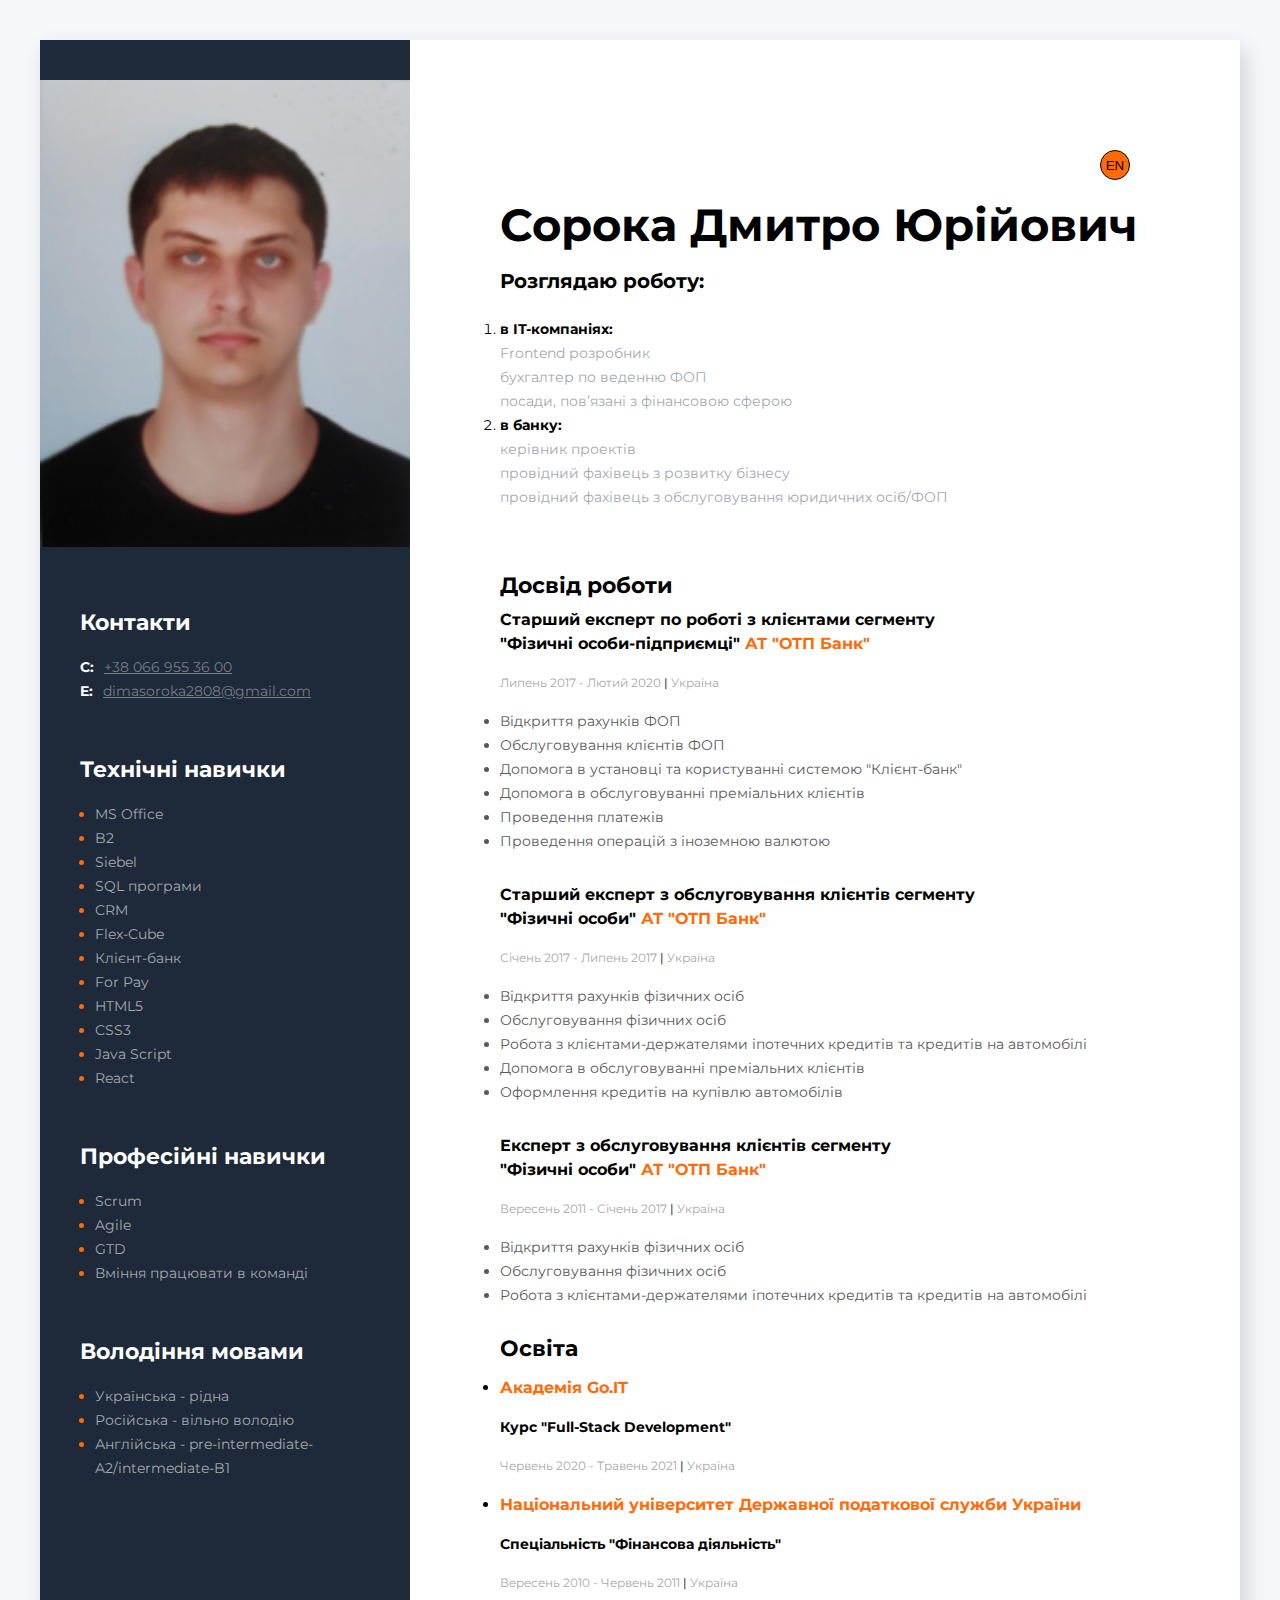
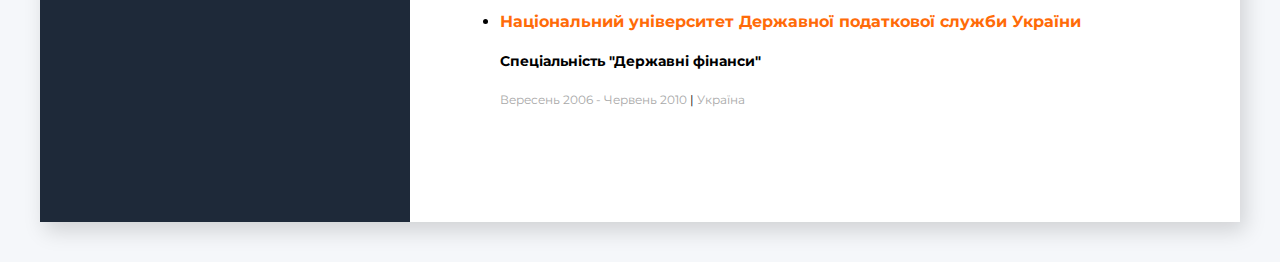
==== index.html @ b2e7a2bf "March 2021 version" ====
<!DOCTYPE html>
<html lang="en">
<head>
    <meta charset="UTF-8">
    <meta name="viewport" content="width=device-width, initial-scale=1.0">
    <title>My-resume-ua</title>
    <link rel="stylesheet" href="./css/style.css">
    <link rel="stylesheet" href="https://fonts.googleapis.com/css2?family=Montserrat:wght@400;700&display=swap">
</head>
<body>    
    <!--main cintainer-->
    <div class="wrapper">                      
        <aside class="sidebar">
            <img class="my-photo" src="./img/my-photo.bmp" alt="My photo">

            <!--contacts container-->
            <div class="contacts-container">
                <h3 class="contacts-title">Контакти</h3>
                <div>
                    <span class="contacts-link-type">C:</span><a class="contacts-link" href="tel:+380669553600">+38 066 955 36 00</a>                    
                </div>
                <div>
                    <span class="contacts-link-type">E:</span><a class="contacts-link" href="mailto:dimasoroka2808@gmail.com">dimasoroka2808@gmail.com</a>
                </div>
            </div>

            <!--tech skills container-->
            <div class="tech-skills-container">
                <h3 class="tech-skills-title">Технічні навички</h3>
                <ul>
                    <li class="tech-skills-item">
                        <span class="tech-skills-text">MS Office</span>
                    </li>
                    <li class="tech-skills-item">
                        <span class="tech-skills-text">B2</span>
                    </li>
                    <li class="tech-skills-item">
                        <span class="tech-skills-text">Siebel</span>
                    </li>
                    <li class="tech-skills-item">
                        <span class="tech-skills-text">SQL програми</span>
                    </li>
                    <li class="tech-skills-item">
                        <span class="tech-skills-text">CRM</span>
                    </li>
                    <li class="tech-skills-item">
                        <span class="tech-skills-text">Flex-Cube</span>
                    </li>
                    <li class="tech-skills-item">
                        <span class="tech-skills-text">Клієнт-банк</span>
                    </li>
                    <li class="tech-skills-item">
                        <span class="tech-skills-text">For Pay</span>
                    </li>
                    <li class="tech-skills-item">
                        <span class="tech-skills-text">HTML5</span>
                    </li>
                    <li class="tech-skills-item">
                        <span class="tech-skills-text">CSS3</span>
                    </li>
                    <li class="tech-skills-item">
                        <span class="tech-skills-text">Java Script</span>
                    </li>
                    <li class="tech-skills-item">
                        <span class="tech-skills-text">React</span>
                    </li>
                </ul>
            </div>

            <!--soft skills container-->
            <div class="soft-skills-container">
                <h3 class="soft-skill-title">Професійні навички</h3>
                <ul>
                    <li class="soft-skills-item">
                        <span class="soft-skills-text">Scrum</span>
                    </li>
                    <li class="soft-skills-item">
                        <span class="soft-skills-text">Agile</span>
                    </li>
                    <li class="soft-skills-item">
                        <span class="soft-skills-text">GTD</span>
                    </li>
                    <li class="soft-skills-item">
                        <span class="soft-skills-text">Вміння працювати в команді</span>
                    </li>
                </ul>
            </div>
            
            <!--language skills container-->
            <div class="soft-skills-container">
                <h3 class="soft-skill-title">Володіння мовами</h3>
                <ul>
                    <li class="soft-skills-item">
                        <span class="soft-skills-text">Українська - рідна</span>
                    </li>
                    <li class="soft-skills-item">
                        <span class="soft-skills-text">Російська - вільно володію</span>
                    </li>
                    <li class="soft-skills-item">
                        <span class="soft-skills-text">Англійська - pre-intermediate-A2/intermediate-B1</span>
                    </li>
                </ul>
            </div>
        </aside>

        <!--about me container-->
        <div class="about-me-container">
            <div class="button-container">
                <button type="button" class="button">
                    <a class="button-link" href="./enIndex.html">EN</a>
                </button> 
            </div>
            <!--about me main info-->            
            <div class="info-container">
                <h1 class="name">Сорока Дмитро Юрійович</h1>

                <h3 class="discription-title">Розглядаю роботу:</h3>
                <ol class="discription">
                    <li>
                        <h4>в ІТ-компаніях:</h4>
                        <ul class="discription-item">
                            <li>Frontend розробник</li>
                            <li>бухгалтер по веденню ФОП</li>
                            <li>посади, пов’язані з фінансовою сферою</li>
                        </ul>
                    </li>
                    <li>
                        <h4>в банку:</h4>
                        <ul class="discription-item">
                            <li>керівник проектів</li>
                            <li>провідний фахівець з розвитку бізнесу</li>
                            <li>провідний фахівець з обслуговування юридичних осіб/ФОП</li>
                        </ul>
                    </li>
                </ol>
            </div>

            <!--work expiriens-->
            <div>
                <h3 class="about-me-title">Досвід роботи</h3>

                <!--3rd position-->
                <div>
                    <h4 class="professional-title">Старший експерт по роботі з клієнтами сегменту <br> "Фізичні особи-підприємці" <span class="profession-company">АТ "ОТП Банк"</span></h4>
                    <span class="profession-time">
                        Липень 2017 - Лютий 2020 <span class="profession-divider"> | </span> Україна
                    </span>

                    <ul class="profession-duties">
                        <li class="profession-duties-items">Відкриття рахунків ФОП</li>
                        <li class="profession-duties-items">Обслуговування клієнтів ФОП</li>
                        <li class="profession-duties-items">Допомога в установці та користуванні системою "Клієнт-банк"</li>
                        <li class="profession-duties-items">Допомога в обслуговуванні преміальних клієнтів</li>                        
                        <li class="profession-duties-items">Проведення платежів</li>
                        <li class="profession-duties-items">Проведення операцій з іноземною валютою</li>
                    </ul>
                </div>

                <!--2nd position-->
                <div>
                    <h4 class="professional-title">Старший експерт з обслуговування клієнтів сегменту <br> "Фізичні особи" <span class="profession-company">АТ "ОТП Банк"</span></h4>
                    <span class="profession-time">
                        Січень 2017 - Липень 2017 <span class="profession-divider"> | </span>Україна
                    </span>

                    <ul class="profession-duties">
                        <li class="profession-duties-items">Відкриття рахунків фізичних осіб</li>
                        <li class="profession-duties-items">Обслуговування фізичних осіб</li>
                        <li class="profession-duties-items">Робота з клієнтами-держателями іпотечних кредитів та кредитів на автомобілі</li>
                        <li class="profession-duties-items">Допомога в обслуговуванні преміальних клієнтів</li>
                        <li class="profession-duties-items">Оформлення кредитів на купівлю автомобілів</li>
                    </ul>
                </div>

                <!--1st position-->
                <div>
                    <h4 class="professional-title">Експерт з обслуговування клієнтів сегменту <br> "Фізичні особи" <span class="profession-company">АТ "ОТП Банк"</span></h4>
                    <span class="profession-time">
                        Вересень 2011 - Січень 2017 <span class="profession-divider"> | </span>Україна
                    </span>

                    <ul class="profession-duties">
                        <li class="profession-duties-items">Відкриття рахунків фізичних осіб</li>
                        <li class="profession-duties-items">Обслуговування фізичних осіб</li>
                        <li class="profession-duties-items">Робота з клієнтами-держателями іпотечних кредитів та кредитів на автомобілі</li>
                    </ul>
                </div>

                <!--education-->
                <div>
                    <h3 class="about-me-title">Освіта</h3>                    
                    <ul>
                        <li>
                            <h4 class="education-title">Академія Go.IT</h4>
                            <p class="education-specialization">Курс "Full-Stack Development"</p>
                            <span class="profession-time">
                                Червень 2020 - Травень 2021 <span class="profession-divider"> | </span> Україна
                            </span>
                        </li>
                        <li>                                      
                            <h4 class="education-title">Національний університет Державної податкової служби України</h4>
                            <p class="education-specialization">Спеціальність "Фінансова діяльність"</p>
                            <span class="profession-time">
                                Вересень 2010 - Червень 2011 <span class="profession-divider"> | </span> Україна
                            </span>
                        </li>
                        <li>
                            <h4 class="education-title">Національний університет Державної податкової служби України</h4>
                            <p class="education-specialization">Спеціальність "Державні фінанси"</p>
                            <span class="profession-time">
                                Вересень 2006 - Червень 2010 <span class="profession-divider"> | </span> Україна
                            </span>
                        </li>  
                    </ul>
                </div>
            </div>
        </div>    
    </div>      
        
</body>
</html>
---- css/style.css ----
* {
  padding: 0;
  margin: 0;
  box-sizing: border-box;
}

body {
  background: #f5f7fa;
  padding-left: 20px;
  padding-right: 20px;
  padding-top: 40px;
  padding-bottom: 40px;
  font-family: Montserrat;
}

.wrapper {
  background: #ffffff;
  display: flex;
  max-width: 1200px;
  margin: 0 auto;
  box-shadow: 5px 9px 20px rgba(0, 0, 0, 0.15);
}

.sidebar {
  background: #1e2939;
  width: 370px;
  padding-top: 40px;
  padding-bottom: 40px;
}

.my-photo {
  width: 370px;
}

.contacts-container {
  margin-top: 60px;
  margin-left: 40px;
  margin-right: 40px;
}

.contacts-title {
  font-size: 22px;
  font-weight: 700;
  line-height: 24px;
  color: #ffffff;
  margin-bottom: 20px;
}

.contacts-link-type {
  font-size: 14px;
  font-weight: 700;
  line-height: 24px;
  color: #ffffff;
  margin-right: 10px;
}

.contacts-link {
  font-size: 14px;
  font-weight: 400;
  line-height: 24px;
  color: #787e88;
}

.tech-skills-container {
  margin-left: 40px;
  margin-right: 40px;
  margin-top: 55px;
}

.tech-skills-title {
  font-size: 22px;
  font-weight: 700;
  line-height: 24px;
  margin-bottom: 20px;
  color: #ffffff;
}

.tech-skills-item {
  font-size: 14px;
  font-weight: 400;
  line-height: 24px;
  margin-left: 15px;
  color: #ff6b08;
}

.tech-skills-text {
  color: #a5a9b0;
}

.soft-skills-container {
  margin-left: 40px;
  margin-right: 40px;
  margin-top: 55px;
}

.soft-skill-title {
  font-size: 22px;
  font-weight: 700;
  line-height: 24px;
  margin-bottom: 20px;
  color: #ffffff;
}

.soft-skills-item {
  font-size: 14px;
  font-weight: 400;
  line-height: 24px;
  margin-left: 15px;
  color: #ff6b08;
}

.soft-skills-text {
  color: #a5a9b0;
}

.about-me-container {
  padding-left: 90px;
  padding-right: 90px;
  padding-top: 110px;
  padding-bottom: 110px;
}

.button-container {
  margin-left: 600px;
}

.button {
  width: 30px;
  height: 30px;

  border: 1px solid #000000;
  border-radius: 50%;

  background-color: #ff6b08;
}

.button-link {
  text-decoration: none;
  color: #000000;
}

.info-container {
  margin-bottom: 65px;
}

.name {
  font-size: 45px;
  font-weight: 700;
  line-height: 89px;
}

.discription-title {
  font-size: 20px;
}

.discription {
  font-size: 14px;
  font-weight: 400;
  line-height: 24px;
  margin-top: 24px;
}

.discription-item {
  list-style: none;
  color: #a5a9b0;
}

.about-me-title {
  font-size: 22px;
  font-weight: 700;
  line-height: 24px;
  margin-bottom: 10px;
}

.professional-title {
  font-size: 16px;
  font-weight: 700;
  line-height: 24px;
  margin-top: 10px;
  margin-bottom: 15px;
}

.profession-company {
  color: #ff6b08;
}

.profession-time {
  color: #a8a8a8;
  font-size: 12px;
  font-weight: 400;
  line-height: 24px;
}

.profession-divider {
  color: #000000;
}

.profession-duties {
  margin-top: 14px;
  margin-bottom: 30px;
}

.profession-duties-items {
  color: #595959;
  font-size: 14px;
  font-weight: 400;
  line-height: 24px;
}

.education-title {
  font-size: 16px;
  font-weight: 700;
  line-height: 24px;
  color: #ff6b08;
  margin-bottom: 15px;
  margin-top: 15px;
}

.education-specialization {
  font-size: 14px;
  font-weight: 700;
  line-height: 24px;
  margin-bottom: 15px;
}
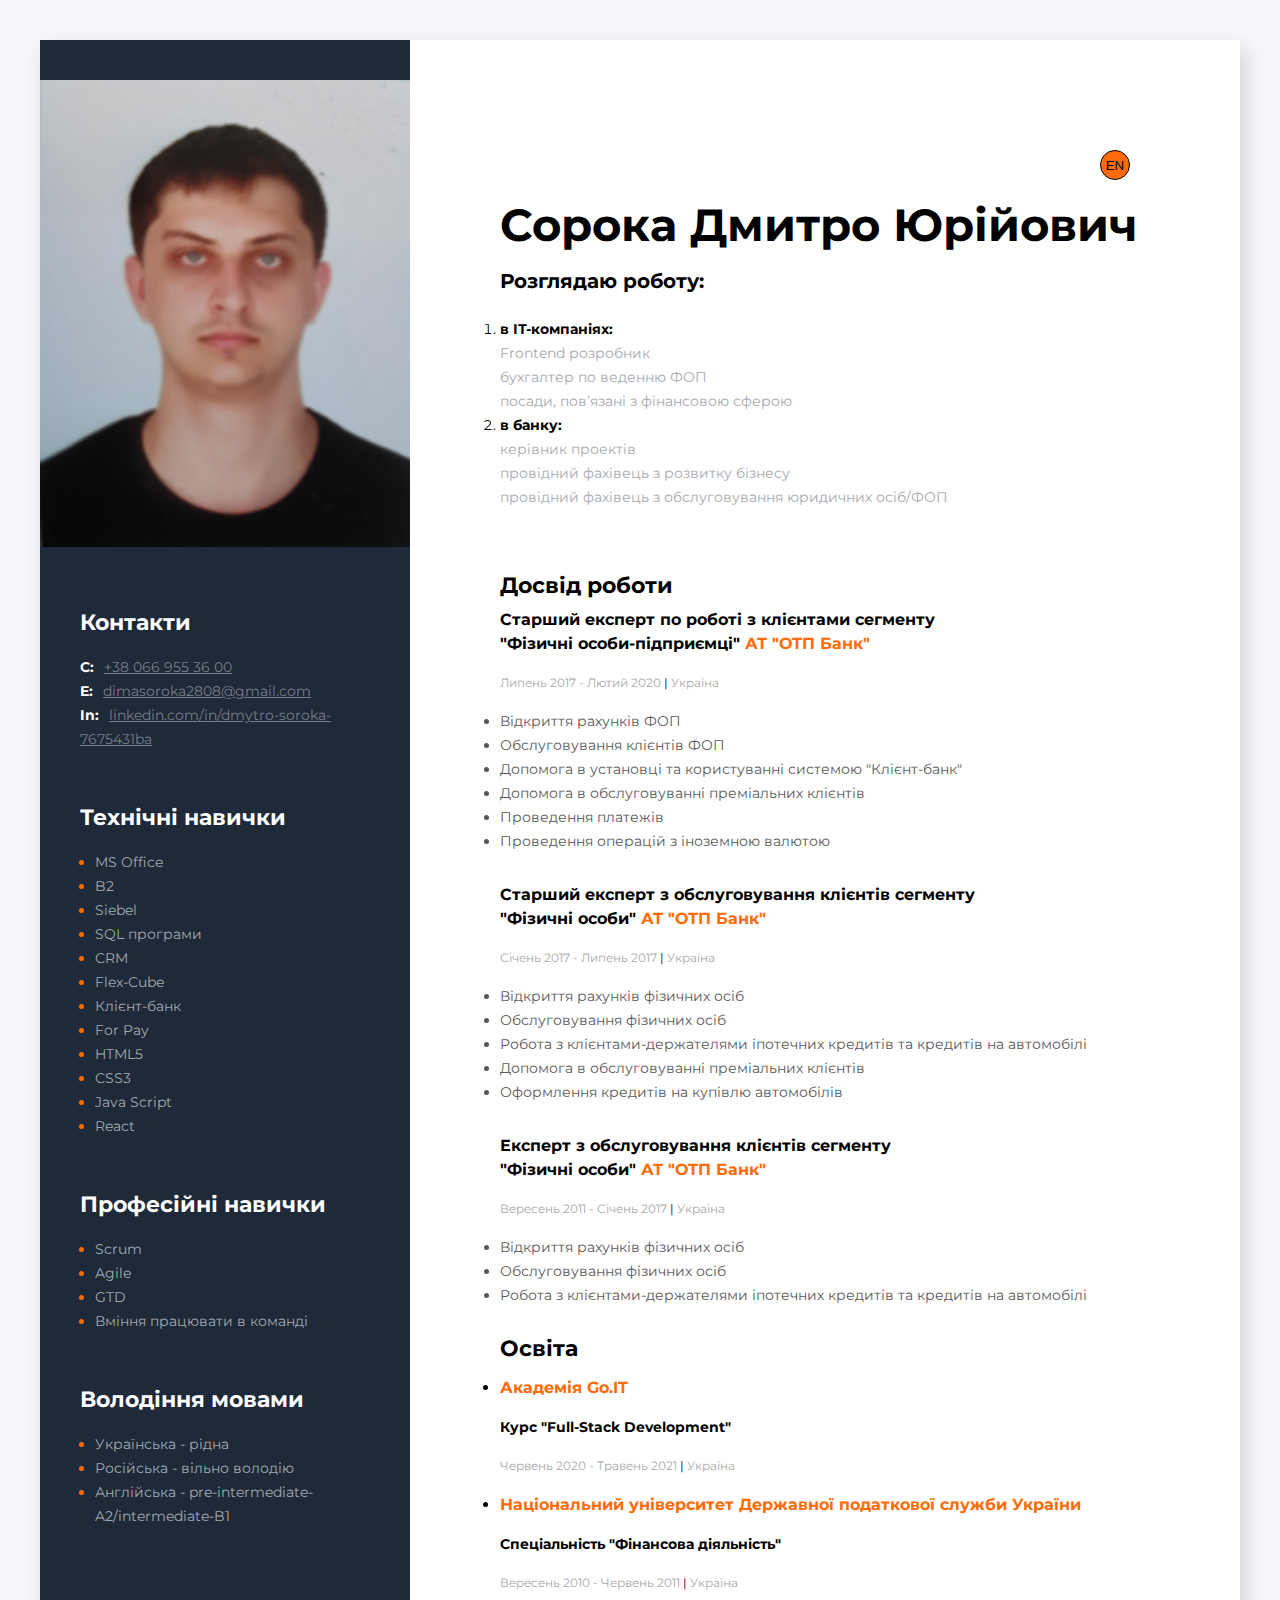
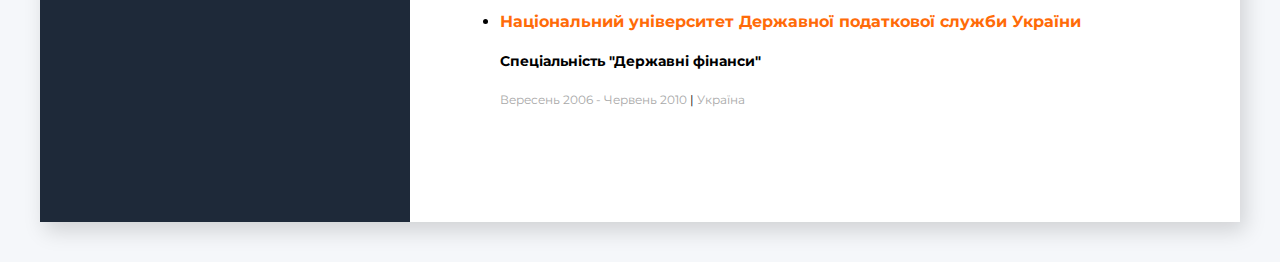
==== commit 26adb775: "March 2021 version 1.1" ====
--- a/index.html
+++ b/index.html
@@ -21,6 +21,9 @@
                 </div>
                 <div>
                     <span class="contacts-link-type">E:</span><a class="contacts-link" href="mailto:dimasoroka2808@gmail.com">dimasoroka2808@gmail.com</a>
+                </div>
+                <div>
+                    <span class="contacts-link-type">In:</span><a class="contacts-link" href="linkedin.com/in/dmytro-soroka-7675431ba">linkedin.com/in/dmytro-soroka-7675431ba</a>
                 </div>
             </div>
 
